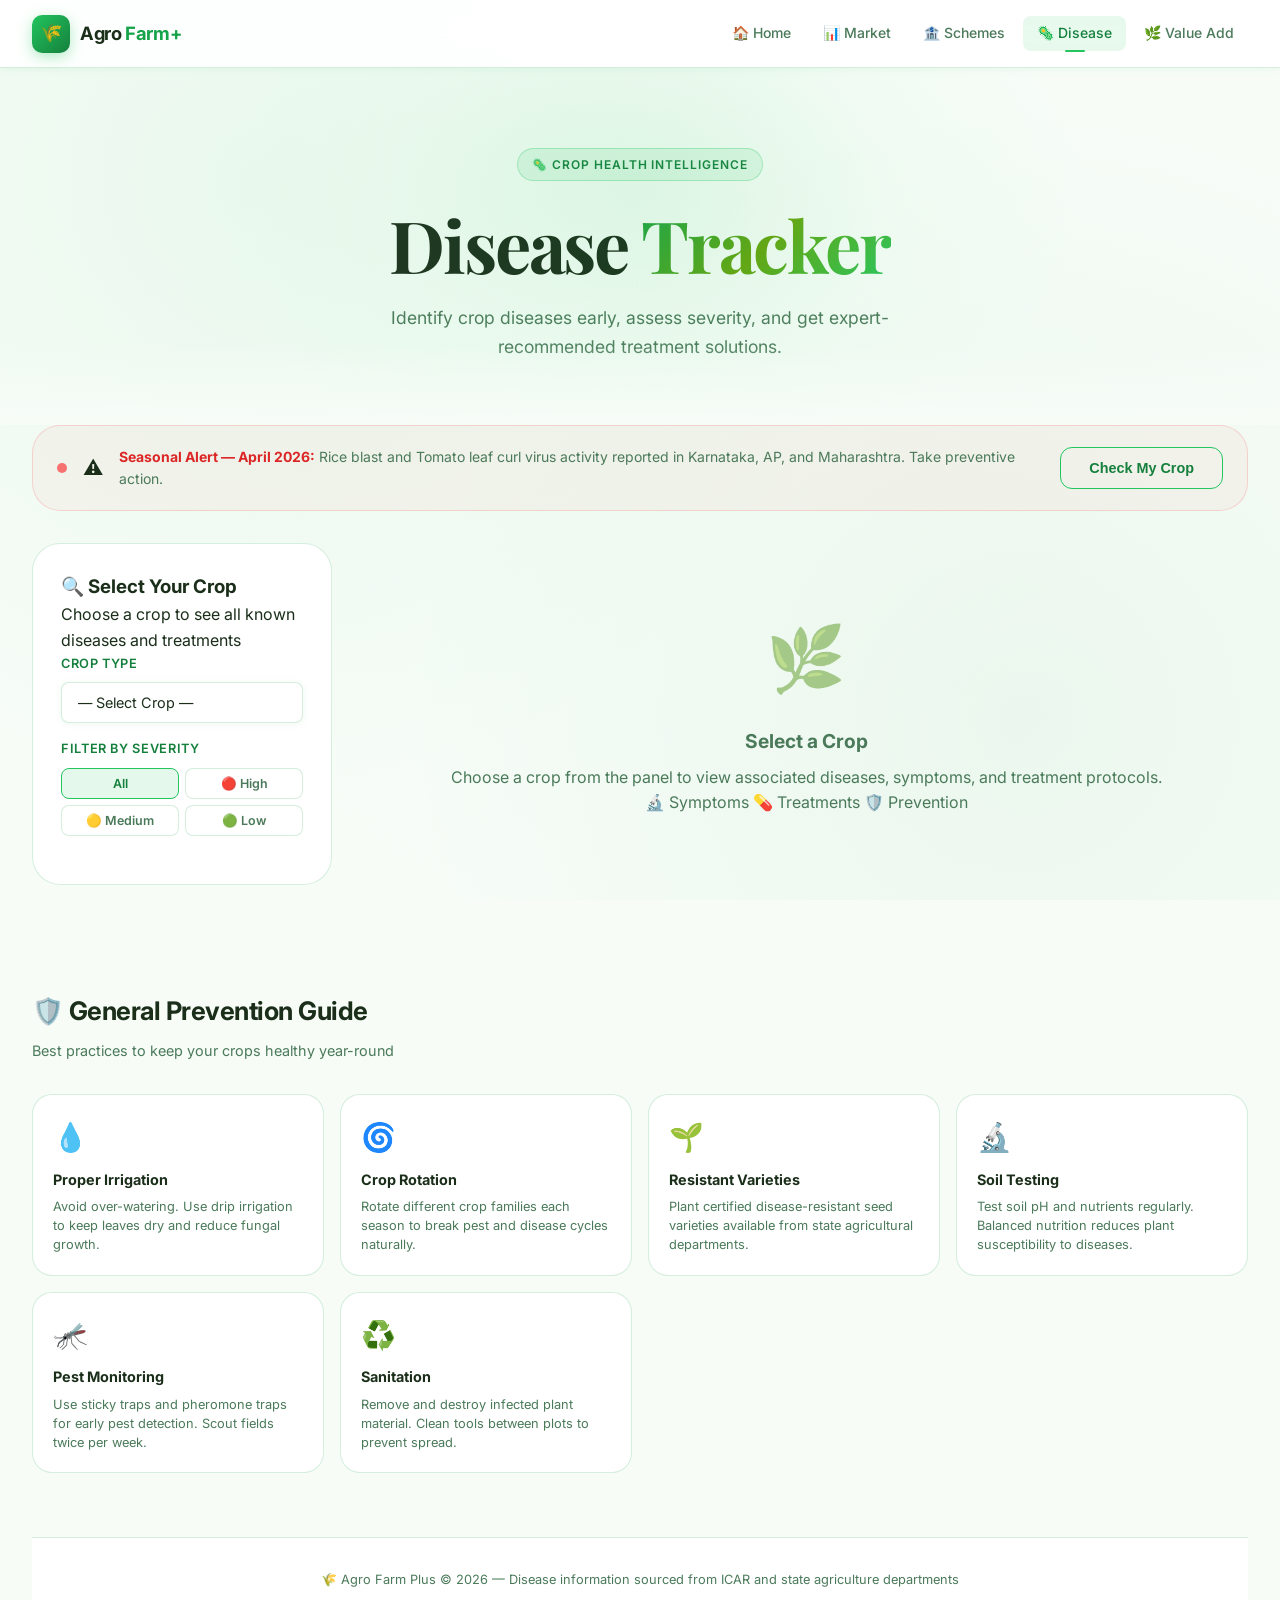
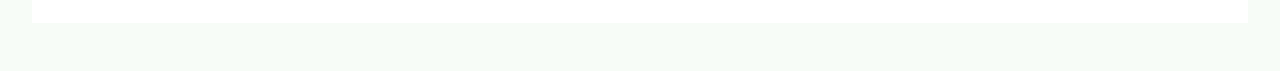
==== disease.html @ c91f3d30 "Add files via upload" ====
<!DOCTYPE html>
<html lang="en">
<head>
  <meta charset="UTF-8"/>
  <meta name="viewport" content="width=device-width, initial-scale=1.0"/>
  <meta name="description" content="Agro Farm Plus Disease Tracker — Identify crop diseases, severity levels, and get organic or chemical treatment solutions."/>
  <title>Disease Tracker — Agro Farm Plus</title>
  <link rel="stylesheet" href="styles.css"/>
  <link rel="stylesheet" href="disease.css"/>
</head>
<body>

<nav class="navbar" id="navbar">
  <a href="index.html" class="nav-brand">
    <div class="brand-icon">🌾</div>
    <span class="brand-name">Agro <span>Farm+</span></span>
  </a>
  <ul class="nav-links">
    <li><a href="index.html">🏠 Home</a></li>
    <li><a href="market.html">📊 Market</a></li>
    <li><a href="schemes.html">🏦 Schemes</a></li>
    <li><a href="disease.html" class="active">🦠 Disease</a></li>
    <li><a href="value.html">🌿 Value Add</a></li>
  </ul>
</nav>

<div class="page-wrapper">
  <section class="hero" style="padding-bottom:2rem">
    <div class="hero-badge">🦠 Crop Health Intelligence</div>
    <h1>Disease <span class="gradient-text">Tracker</span></h1>
    <p>Identify crop diseases early, assess severity, and get expert-recommended treatment solutions.</p>
  </section>

  <div class="container">

    <!-- Alert Banner -->
    <div class="disease-alert-banner">
      <span class="alert-pulse"></span>
      <span class="alert-icon">⚠️</span>
      <div class="alert-content">
        <strong>Seasonal Alert — April 2026:</strong> Rice blast and Tomato leaf curl virus activity reported in Karnataka, AP, and Maharashtra. Take preventive action.
      </div>
      <button class="btn btn-outline btn-sm" onclick="scrollToSearch()">Check My Crop</button>
    </div>

    <!-- Disease Selection Layout -->
    <div class="disease-layout">

      <!-- Select Panel -->
      <aside class="disease-select-panel">
        <div class="panel-header">
          <h3>🔍 Select Your Crop</h3>
          <p>Choose a crop to see all known diseases and treatments</p>
        </div>

        <div class="form-group" style="margin-bottom:1rem">
          <label>Crop Type</label>
          <select id="cropSelect" onchange="loadDiseases()">
            <option value="">— Select Crop —</option>
            <option value="rice">🌾 Rice</option>
            <option value="wheat">🌾 Wheat</option>
            <option value="tomato">🍅 Tomato</option>
            <option value="cotton">💮 Cotton</option>
            <option value="sugarcane">🎋 Sugarcane</option>
            <option value="potato">🥔 Potato</option>
            <option value="mango">🥭 Mango</option>
            <option value="turmeric">🟡 Turmeric</option>
            <option value="onion">🧅 Onion</option>
            <option value="chilli">🌶️ Chilli</option>
          </select>
        </div>

        <div class="form-group">
          <label>Filter by Severity</label>
          <div class="severity-filters" id="severityFilters">
            <button class="sev-btn active" onclick="setSeverity('all', this)">All</button>
            <button class="sev-btn high-sev" onclick="setSeverity('high', this)">🔴 High</button>
            <button class="sev-btn med-sev" onclick="setSeverity('medium', this)">🟡 Medium</button>
            <button class="sev-btn low-sev" onclick="setSeverity('low', this)">🟢 Low</button>
          </div>
        </div>

        <!-- Seasonal Alert Box -->
        <div class="seasonal-tips" id="seasonalTips" style="display:none">
          <h4>🌡️ Seasonal Risk Factors</h4>
          <div id="seasonalContent"></div>
        </div>

        <!-- Crop Health Score -->
        <div class="crop-health-score" id="cropHealthScore" style="display:none">
          <h4>📊 Crop Vulnerability Score</h4>
          <div class="health-meter">
            <div class="health-bar" id="healthBar"></div>
          </div>
          <p class="health-label" id="healthLabel"></p>
        </div>
      </aside>

      <!-- Disease Results -->
      <main class="disease-results" id="diseaseResults">
        <div class="empty-state" id="diseaseEmptyState">
          <div class="empty-icon floating">🌿</div>
          <h3>Select a Crop</h3>
          <p>Choose a crop from the panel to view associated diseases, symptoms, and treatment protocols.</p>
          <div class="feature-pills">
            <span class="fpill">🔬 Symptoms</span>
            <span class="fpill">💊 Treatments</span>
            <span class="fpill">🛡️ Prevention</span>
          </div>
        </div>

        <div id="diseaseContent" style="display:none">
          <div class="disease-header-row">
            <div>
              <h2 id="selectedCropTitle">—</h2>
              <p id="diseaseSubtitle" style="color:var(--text-muted);font-size:0.875rem;margin-top:4px;"></p>
            </div>
            <div id="diseaseCountBadge" class="disease-count-badge"></div>
          </div>
          <div class="disease-cards-grid" id="diseaseCardsGrid"></div>
        </div>
      </main>
    </div>

    <!-- Prevention Tips -->
    <div class="prevention-section">
      <div class="section-header">
        <h2>🛡️ General Prevention Guide</h2>
        <p>Best practices to keep your crops healthy year-round</p>
      </div>
      <div class="prevention-grid">
        <div class="prev-card">
          <div class="prev-icon">💧</div>
          <h4>Proper Irrigation</h4>
          <p>Avoid over-watering. Use drip irrigation to keep leaves dry and reduce fungal growth.</p>
        </div>
        <div class="prev-card">
          <div class="prev-icon">🌀</div>
          <h4>Crop Rotation</h4>
          <p>Rotate different crop families each season to break pest and disease cycles naturally.</p>
        </div>
        <div class="prev-card">
          <div class="prev-icon">🌱</div>
          <h4>Resistant Varieties</h4>
          <p>Plant certified disease-resistant seed varieties available from state agricultural departments.</p>
        </div>
        <div class="prev-card">
          <div class="prev-icon">🔬</div>
          <h4>Soil Testing</h4>
          <p>Test soil pH and nutrients regularly. Balanced nutrition reduces plant susceptibility to diseases.</p>
        </div>
        <div class="prev-card">
          <div class="prev-icon">🦟</div>
          <h4>Pest Monitoring</h4>
          <p>Use sticky traps and pheromone traps for early pest detection. Scout fields twice per week.</p>
        </div>
        <div class="prev-card">
          <div class="prev-icon">♻️</div>
          <h4>Sanitation</h4>
          <p>Remove and destroy infected plant material. Clean tools between plots to prevent spread.</p>
    </div>

  </div>

  <footer class="footer">
    <p>🌾 Agro Farm Plus &copy; 2026 — Disease information sourced from ICAR and state agriculture departments</p>
  </footer>
</div>

<script src="disease.js"></script>
</body>
</html>
---- styles.css ----
/* ============================================
   AGRO FARM PLUS — Global Design System (Light Theme)
   ============================================ */

@import url('https://fonts.googleapis.com/css2?family=Inter:ital,wght@0,300;0,400;0,500;0,600;0,700;0,800;0,900;1,400&family=Playfair+Display:wght@700;800&display=swap');

/* ─── CSS Variables ─── */
:root {
  --green-50:  #f0fdf4;
  --green-100: #dcfce7;
  --green-200: #bbf7d0;
  --green-300: #86efac;
  --green-400: #4ade80;
  --green-500: #22c55e;
  --green-600: #16a34a;
  --green-700: #15803d;
  --green-800: #166534;
  --green-900: #14532d;

  --earth-50:  #fefce8;
  --earth-100: #fef9c3;
  --earth-200: #fef08a;
  --earth-400: #ca8a04;
  --earth-500: #eab308;
  --earth-600: #ca8a04;

  --amber-500: #f59e0b;
  --amber-600: #d97706;

  --brown-400: #a16207;
  --brown-500: #92400e;

  /* Light Theme Backgrounds */
  --bg-base:    #f0f9f0;
  --bg-page:    #f7fcf7;
  --bg-card:    #ffffff;
  --bg-card2:   #f4faf4;
  --bg-surface: #edf7ed;

  /* Borders */
  --border:       rgba(22, 163, 74, 0.18);
  --border-hover: rgba(22, 163, 74, 0.45);
  --border-light: rgba(22, 163, 74, 0.1);

  /* Text */
  --text-primary:   #1a2e1a;
  --text-secondary: #15803d;
  --text-muted:     #4b7a5a;
  --text-dim:       #7aaa88;

  /* Shadows */
  --shadow-glow:  0 0 30px rgba(34, 197, 94, 0.12);
  --shadow-card:  0 2px 16px rgba(22, 163, 74, 0.08);
  --shadow-hover: 0 8px 32px rgba(22, 163, 74, 0.18);
  --shadow-sm:    0 1px 8px rgba(22, 163, 74, 0.07);

  --radius-sm:  8px;
  --radius-md:  12px;
  --radius-lg:  20px;
  --radius-xl:  28px;

  --font-main: 'Inter', sans-serif;
  --font-display: 'Playfair Display', serif;

  --transition: all 0.3s cubic-bezier(0.4, 0, 0.2, 1);
  --transition-fast: all 0.15s cubic-bezier(0.4, 0, 0.2, 1);
}

/* ─── Reset & Base ─── */
*, *::before, *::after { box-sizing: border-box; margin: 0; padding: 0; }

html { scroll-behavior: smooth; }

body {
  font-family: var(--font-main);
  background: var(--bg-page);
  color: var(--text-primary);
  line-height: 1.6;
  min-height: 100vh;
  overflow-x: hidden;
  /* Soft patterned background */
  background-image:
    radial-gradient(circle at 20% 20%, rgba(34,197,94,0.06) 0%, transparent 50%),
    radial-gradient(circle at 80% 80%, rgba(22,163,74,0.05) 0%, transparent 50%),
    radial-gradient(circle at 50% 50%, rgba(187,247,208,0.04) 0%, transparent 70%);
  background-attachment: fixed;
}

/* ─── Scrollbar ─── */
::-webkit-scrollbar { width: 6px; }
::-webkit-scrollbar-track { background: var(--bg-surface); }
::-webkit-scrollbar-thumb { background: var(--green-400); border-radius: 3px; }

/* ─── Navigation ─── */
.navbar {
  position: fixed;
  top: 0; left: 0; right: 0;
  z-index: 1000;
  background: rgba(255, 255, 255, 0.88);
  backdrop-filter: blur(20px);
  -webkit-backdrop-filter: blur(20px);
  border-bottom: 1px solid var(--border);
  padding: 0 2rem;
  height: 68px;
  display: flex;
  align-items: center;
  justify-content: space-between;
  transition: var(--transition);
  box-shadow: var(--shadow-sm);
}

.navbar.scrolled {
  background: rgba(255, 255, 255, 0.97);
  box-shadow: 0 4px 20px rgba(22,163,74,0.12);
}

.nav-brand {
  display: flex;
  align-items: center;
  gap: 10px;
  text-decoration: none;
}

.nav-brand .brand-icon {
  width: 38px; height: 38px;
  background: linear-gradient(135deg, var(--green-500), var(--green-700));
  border-radius: 10px;
  display: flex; align-items: center; justify-content: center;
  font-size: 18px;
  box-shadow: 0 4px 14px rgba(34,197,94,0.35);
}

.nav-brand .brand-name {
  font-size: 1.15rem;
  font-weight: 700;
  color: var(--text-primary);
  letter-spacing: -0.02em;
}

.nav-brand .brand-name span { color: var(--green-600); }

.nav-links {
  display: flex;
  align-items: center;
  gap: 0.25rem;
  list-style: none;
}

.nav-links a {
  display: flex;
  align-items: center;
  gap: 6px;
  text-decoration: none;
  color: var(--text-muted);
  font-size: 0.875rem;
  font-weight: 500;
  padding: 6px 14px;
  border-radius: var(--radius-sm);
  transition: var(--transition-fast);
  position: relative;
}

.nav-links a:hover,
.nav-links a.active {
  color: var(--green-700);
  background: rgba(34,197,94,0.1);
}

.nav-links a.active::after {
  content: '';
  position: absolute;
  bottom: -1px; left: 50%; transform: translateX(-50%);
  width: 20px; height: 2px;
  background: var(--green-500);
  border-radius: 2px;
}

/* ─── Page Wrapper ─── */
.page-wrapper {
  padding-top: 68px;
  min-height: 100vh;
}

/* ─── Hero Section ─── */
.hero {
  position: relative;
  padding: 5rem 2rem 4rem;
  text-align: center;
  overflow: hidden;
}

.hero::before {
  content: '';
  position: absolute;
  top: -50%; left: 50%; transform: translateX(-50%);
  width: 900px; height: 600px;
  background: radial-gradient(ellipse at center, rgba(34,197,94,0.1) 0%, rgba(134,239,172,0.05) 40%, transparent 70%);
  pointer-events: none;
}

.hero::after {
  content: '';
  position: absolute;
  bottom: 0; left: 0; right: 0;
  height: 80px;
  background: linear-gradient(to bottom, transparent, var(--bg-page));
  pointer-events: none;
}

.hero-badge {
  display: inline-flex;
  align-items: center;
  gap: 6px;
  background: rgba(34,197,94,0.1);
  border: 1px solid rgba(34,197,94,0.3);
  color: var(--green-700);
  font-size: 0.75rem;
  font-weight: 600;
  letter-spacing: 0.08em;
  text-transform: uppercase;
  padding: 6px 14px;
  border-radius: 50px;
  margin-bottom: 1.5rem;
  animation: fadeInDown 0.6s ease;
}

.hero h1 {
  font-family: var(--font-display);
  font-size: clamp(2.5rem, 6vw, 4.5rem);
  line-height: 1.1;
  letter-spacing: -0.03em;
  margin-bottom: 1.25rem;
  animation: fadeInUp 0.7s ease;
  color: var(--text-primary);
}

.hero h1 .gradient-text {
  background: linear-gradient(135deg, var(--green-600) 0%, #65a30d 50%, var(--green-500) 100%);
  -webkit-background-clip: text;
  -webkit-text-fill-color: transparent;
  background-clip: text;
}

.hero p {
  font-size: 1.1rem;
  color: var(--text-muted);
  max-width: 600px;
  margin: 0 auto 2rem;
  animation: fadeInUp 0.8s ease;
}

/* ─── Section Headers ─── */
.section-header {
  margin-bottom: 2rem;
}

.section-header h2 {
  font-size: 1.6rem;
  font-weight: 700;
  letter-spacing: -0.02em;
  color: var(--text-primary);
  display: flex;
  align-items: center;
  gap: 10px;
}

.section-header p {
  color: var(--text-muted);
  font-size: 0.9rem;
  margin-top: 0.4rem;
}

/* ─── Cards ─── */
.card {
  background: var(--bg-card);
  border: 1px solid var(--border);
  border-radius: var(--radius-lg);
  padding: 1.5rem;
  transition: var(--transition);
  box-shadow: var(--shadow-card);
}

.card:hover {
  border-color: var(--border-hover);
  box-shadow: var(--shadow-hover);
  transform: translateY(-2px);
}

/* ─── Buttons ─── */
.btn {
  display: inline-flex;
  align-items: center;
  justify-content: center;
  gap: 8px;
  padding: 0.75rem 1.75rem;
  border-radius: var(--radius-md);
  font-size: 0.9rem;
  font-weight: 600;
  cursor: pointer;
  border: none;
  transition: var(--transition);
  text-decoration: none;
  white-space: nowrap;
}

.btn-primary {
  background: linear-gradient(135deg, var(--green-500), var(--green-700));
  color: #fff;
  box-shadow: 0 4px 16px rgba(34,197,94,0.35);
}

.btn-primary:hover {
  transform: translateY(-2px);
  box-shadow: 0 8px 24px rgba(34,197,94,0.45);
}

.btn-outline {
  background: #fff;
  border: 1.5px solid var(--border-hover);
  color: var(--green-700);
}

.btn-outline:hover {
  background: var(--green-50);
  border-color: var(--green-500);
}

/* ─── Form Elements ─── */
.form-group { margin-bottom: 1.25rem; }

label {
  display: block;
  font-size: 0.8rem;
  font-weight: 600;
  color: var(--text-secondary);
  letter-spacing: 0.05em;
  text-transform: uppercase;
  margin-bottom: 0.5rem;
}

input[type="number"],
input[type="text"],
select {
  width: 100%;
  background: #fff;
  border: 1.5px solid var(--border);
  border-radius: var(--radius-sm);
  color: var(--text-primary);
  font-family: var(--font-main);
  font-size: 0.9rem;
  padding: 0.7rem 1rem;
  transition: var(--transition-fast);
  outline: none;
  appearance: none;
  box-shadow: var(--shadow-sm);
}

input[type="number"]:focus,
input[type="text"]:focus,
select:focus {
  border-color: var(--green-500);
  background: var(--green-50);
  box-shadow: 0 0 0 3px rgba(34,197,94,0.15);
}

select option { background: #fff; color: var(--text-primary); }

/* ─── Profit Bar ─── */
.profit-bar-wrap {
  background: var(--green-100);
  border-radius: 50px;
  height: 8px;
  overflow: hidden;
  margin-top: 8px;
}

.profit-bar {
  height: 100%;
  border-radius: 50px;
  background: linear-gradient(90deg, var(--green-500), #84cc16);
  width: 0%;
  transition: width 1s cubic-bezier(0.4,0,0.2,1);
}

/* ─── Score Badge ─── */
.score-badge {
  display: inline-flex;
  align-items: center;
  justify-content: center;
  background: linear-gradient(135deg, var(--green-100), var(--green-200));
  border: 1px solid var(--green-300);
  color: var(--green-800);
  font-size: 0.72rem;
  font-weight: 700;
  padding: 3px 10px;
  border-radius: 50px;
}

/* ─── Trend Badges ─── */
.trend-up {
  color: var(--green-700);
  font-size: 0.78rem;
  font-weight: 600;
  background: rgba(34,197,94,0.12);
  padding: 3px 10px;
  border-radius: 50px;
  display: inline-flex;
  align-items: center;
  gap: 4px;
}

.trend-down {
  color: #dc2626;
  font-size: 0.78rem;
  font-weight: 600;
  background: rgba(220,38,38,0.1);
  padding: 3px 10px;
  border-radius: 50px;
  display: inline-flex;
  align-items: center;
  gap: 4px;
}

/* ─── Tag Pills ─── */
.tag {
  display: inline-block;
  padding: 3px 10px;
  border-radius: 50px;
  font-size: 0.72rem;
  font-weight: 600;
}

.tag-green  { background: rgba(34,197,94,0.12);  color: var(--green-700);  border: 1px solid rgba(34,197,94,0.25); }
.tag-yellow { background: rgba(202,138,4,0.1);   color: var(--earth-400);  border: 1px solid rgba(202,138,4,0.2); }
.tag-red    { background: rgba(220,38,38,0.1);   color: #dc2626;           border: 1px solid rgba(220,38,38,0.2); }
.tag-blue   { background: rgba(59,130,246,0.12); color: #2563eb;           border: 1px solid rgba(59,130,246,0.2); }

/* ─── Severity ─── */
.severity-low    { color: var(--green-700); }
.severity-medium { color: var(--earth-400); }
.severity-high   { color: #dc2626; }

/* ─── Grid Layouts ─── */
.grid-2 { display: grid; grid-template-columns: repeat(2, 1fr); gap: 1.5rem; }
.grid-3 { display: grid; grid-template-columns: repeat(3, 1fr); gap: 1.5rem; }
.grid-4 { display: grid; grid-template-columns: repeat(4, 1fr); gap: 1.25rem; }

@media (max-width: 1024px) {
  .grid-4 { grid-template-columns: repeat(2, 1fr); }
  .grid-3 { grid-template-columns: repeat(2, 1fr); }
}

@media (max-width: 768px) {
  .grid-2, .grid-3, .grid-4 { grid-template-columns: 1fr; }
  .navbar { padding: 0 1rem; }
}

/* ─── Container ─── */
.container {
  max-width: 1280px;
  margin: 0 auto;
  padding: 0 2rem;
}

/* ─── Section Spacing ─── */
.section { padding: 3rem 0; }
.section-sm { padding: 1.5rem 0; }

/* ─── Stat Card ─── */
.stat-card {
  background: var(--bg-card);
  border: 1px solid var(--border);
  border-radius: var(--radius-lg);
  padding: 1.5rem;
  text-align: center;
  transition: var(--transition);
  box-shadow: var(--shadow-card);
}

.stat-card:hover {
  border-color: var(--border-hover);
  box-shadow: var(--shadow-hover);
  transform: translateY(-3px);
}

.stat-card .stat-icon {
  font-size: 2rem;
  margin-bottom: 0.75rem;
}

.stat-card .stat-value {
  font-size: 2rem;
  font-weight: 800;
  color: var(--green-600);
  letter-spacing: -0.03em;
  line-height: 1;
  margin-bottom: 0.4rem;
}

.stat-card .stat-label {
  font-size: 0.82rem;
  color: var(--text-muted);
  font-weight: 500;
}

/* ─── Divider ─── */
.divider {
  border: none;
  border-top: 1px solid var(--border);
  margin: 2rem 0;
}

/* ─── Animations ─── */
@keyframes fadeInUp {
  from { opacity: 0; transform: translateY(24px); }
  to   { opacity: 1; transform: translateY(0); }
}

@keyframes fadeInDown {
  from { opacity: 0; transform: translateY(-16px); }
  to   { opacity: 1; transform: translateY(0); }
}

@keyframes fadeIn {
  from { opacity: 0; }
  to   { opacity: 1; }
}

@keyframes pulse {
  0%, 100% { opacity: 1; }
  50%       { opacity: 0.6; }
}

@keyframes shimmer {
  0%   { background-position: -200% 0; }
  100% { background-position: 200% 0; }
}

@keyframes growUp {
  from { transform: scaleY(0); }
  to   { transform: scaleY(1); }
}

@keyframes float {
  0%, 100% { transform: translateY(0px); }
  50%       { transform: translateY(-8px); }
}

@keyframes spin {
  from { transform: rotate(0deg); }
  to   { transform: rotate(360deg); }
}

.animate-in {
  animation: fadeInUp 0.5s ease forwards;
}

.animate-delay-1 { animation-delay: 0.1s; }
.animate-delay-2 { animation-delay: 0.2s; }
.animate-delay-3 { animation-delay: 0.3s; }
.animate-delay-4 { animation-delay: 0.4s; }
.animate-delay-5 { animation-delay: 0.5s; }

/* ─── Loading Skeleton ─── */
.skeleton {
  background: linear-gradient(90deg, var(--bg-card) 25%, var(--bg-surface) 50%, var(--bg-card) 75%);
  background-size: 200% 100%;
  animation: shimmer 1.5s infinite;
  border-radius: var(--radius-sm);
}

/* ─── Empty State ─── */
.empty-state {
  text-align: center;
  padding: 4rem 2rem;
  color: var(--text-muted);
}

.empty-state .empty-icon {
  font-size: 4rem;
  margin-bottom: 1rem;
  opacity: 0.5;
}

.empty-state h3 {
  font-size: 1.2rem;
  margin-bottom: 0.5rem;
  color: var(--text-muted);
}

/* ─── Toast Notification ─── */
.toast {
  position: fixed;
  bottom: 2rem;
  right: 2rem;
  background: #fff;
  border: 1.5px solid var(--green-400);
  color: var(--text-primary);
  padding: 1rem 1.5rem;
  border-radius: var(--radius-md);
  font-size: 0.875rem;
  z-index: 9999;
  box-shadow: 0 8px 30px rgba(34,197,94,0.2);
  animation: fadeInUp 0.4s ease;
  display: flex;
  align-items: center;
  gap: 10px;
}

/* ─── Footer ─── */
.footer {
  border-top: 1px solid var(--border);
  padding: 2rem;
  text-align: center;
  color: var(--text-muted);
  font-size: 0.8rem;
  margin-top: 4rem;
  background: var(--bg-card);
}

.footer a { color: var(--green-600); text-decoration: none; }

/* ─── Tags / Badges ─── */
.tag {
  display: inline-flex;
  align-items: center;
  font-size: 0.72rem;
  font-weight: 600;
  padding: 3px 10px;
  border-radius: 50px;
  white-space: nowrap;
}
.tag-green  { background: rgba(34,197,94,0.1);  color: var(--green-700);  border: 1px solid rgba(34,197,94,0.25); }
.tag-yellow { background: rgba(234,179,8,0.1);  color: var(--earth-600);  border: 1px solid rgba(234,179,8,0.25); }
.tag-red    { background: rgba(239,68,68,0.1);  color: #dc2626;  border: 1px solid rgba(239,68,68,0.25); }
.tag-blue   { background: rgba(59,130,246,0.1); color: #1d4ed8; border: 1px solid rgba(59,130,246,0.25); }
.tag-purple { background: rgba(124,58,237,0.1); color: #7c3aed; border: 1px solid rgba(124,58,237,0.25); }

/* ─── Outline button ─── */
.btn-outline {
  background: transparent;
  border: 1.5px solid var(--green-500);
  color: var(--green-700);
}
.btn-outline:hover {
  background: var(--green-50);
  border-color: var(--green-600);
  color: var(--green-800);
  box-shadow: none;
}
---- disease.css ----
/* ── Disease Tracker Styles ── */

.disease-alert-banner {
  display: flex;
  align-items: center;
  gap: 1rem;
  background: rgba(248,113,113,0.06);
  border: 1px solid rgba(248,113,113,0.25);
  border-radius: var(--radius-xl);
  padding: 1.25rem 1.5rem;
  margin-bottom: 2rem;
  flex-wrap: wrap;
}

.alert-pulse {
  width: 10px; height: 10px;
  background: #f87171;
  border-radius: 50%;
  flex-shrink: 0;
  box-shadow: 0 0 0 0 rgba(248,113,113,0.4);
  animation: alertPulse 1.5s infinite;
}

@keyframes alertPulse {
  0%   { box-shadow: 0 0 0 0 rgba(248,113,113,0.4); }
  70%  { box-shadow: 0 0 0 8px rgba(248,113,113,0); }
  100% { box-shadow: 0 0 0 0 rgba(248,113,113,0); }
}

.alert-icon { font-size: 1.25rem; }

.alert-content {
  flex: 1;
  font-size: 0.875rem;
  color: var(--text-muted);
  min-width: 200px;
}

.alert-content strong { color: #dc2626; }

/* Disease Layout */
.disease-layout {
  display: grid;
  grid-template-columns: 300px 1fr;
  gap: 2rem;
  align-items: start;
  margin-bottom: 3rem;
}

@media (max-width: 900px) {
  .disease-layout { grid-template-columns: 1fr; }
}

.disease-select-panel {
  background: var(--bg-card);
  border: 1px solid var(--border);
  border-radius: var(--radius-xl);
  padding: 1.75rem;
  position: sticky;
  top: 80px;
}

/* Severity filters */
.severity-filters {
  display: grid;
  grid-template-columns: repeat(2, 1fr);
  gap: 6px;
}

.sev-btn {
  background: #fff;
  border: 1px solid var(--border);
  border-radius: var(--radius-sm);
  color: var(--text-muted);
  font-size: 0.78rem;
  font-weight: 600;
  font-family: var(--font-main);
  padding: 7px 10px;
  cursor: pointer;
  transition: var(--transition-fast);
  text-align: center;
}

.sev-btn.active      { background: rgba(34,197,94,0.12);   color: var(--green-700);  border-color: var(--green-500); }
.sev-btn.high-sev.active  { background: rgba(220,38,38,0.1);   color: #dc2626;       border-color: #ef4444; }
.sev-btn.med-sev.active   { background: rgba(202,138,4,0.1);   color: var(--earth-600); border-color: var(--earth-500); }
.sev-btn.low-sev.active   { background: rgba(34,197,94,0.12);   color: var(--green-700); border-color: var(--green-500); }

/* Seasonal tips */
.seasonal-tips {
  margin-top: 1.25rem;
  background: rgba(234,179,8,0.06);
  border: 1px solid rgba(234,179,8,0.2);
  border-radius: var(--radius-md);
  padding: 1rem;
}

.seasonal-tips h4 {
  font-size: 0.85rem;
  font-weight: 700;
  margin-bottom: 0.75rem;
  color: var(--earth-400);
}

.seasonal-tip-item {
  display: flex;
  gap: 8px;
  margin-bottom: 6px;
  font-size: 0.78rem;
  color: var(--text-muted);
  align-items: flex-start;
}

.seasonal-tip-item span:first-child { flex-shrink: 0; }

/* Health Meter */
.crop-health-score {
  margin-top: 1.25rem;
  padding: 1rem;
  background: var(--green-50);
  border: 1px solid var(--border);
  border-radius: var(--radius-md);
}

.crop-health-score h4 {
  font-size: 0.8rem;
  font-weight: 700;
  margin-bottom: 0.75rem;
  color: var(--text-secondary);
}

.health-meter {
  background: var(--green-100);
  border-radius: 50px;
  height: 10px;
  overflow: hidden;
  margin-bottom: 6px;
}

.health-bar {
  height: 100%;
  border-radius: 50px;
  transition: width 1s cubic-bezier(0.4,0,0.2,1);
}

.health-label {
  font-size: 0.72rem;
  color: var(--text-muted);
}

/* Disease Results */
.disease-results {
  min-height: 400px;
}

.disease-header-row {
  display: flex;
  align-items: flex-start;
  justify-content: space-between;
  margin-bottom: 1.5rem;
  flex-wrap: wrap;
  gap: 1rem;
}

.disease-count-badge {
  background: rgba(34,197,94,0.1);
  border: 1px solid rgba(34,197,94,0.2);
  color: var(--green-700);
  font-size: 0.78rem;
  font-weight: 700;
  padding: 4px 12px;
  border-radius: 50px;
}

.disease-cards-grid {
  display: grid;
  gap: 1.25rem;
}

.disease-card {
  background: var(--bg-card);
  border: 1px solid var(--border);
  border-radius: var(--radius-xl);
  padding: 1.5rem;
  transition: var(--transition);
  animation: fadeInUp 0.4s ease both;
}

.disease-card:hover {
  border-color: var(--border-hover);
  box-shadow: var(--shadow-hover);
}

.disease-card.high-severity   { border-left: 4px solid #ef4444; }
.disease-card.medium-severity { border-left: 4px solid var(--earth-500); }
.disease-card.low-severity    { border-left: 4px solid var(--green-600); }

.dc-header {
  display: flex;
  align-items: flex-start;
  justify-content: space-between;
  margin-bottom: 1rem;
  flex-wrap: wrap;
  gap: 0.75rem;
}

.dc-left { display: flex; gap: 1rem; align-items: flex-start; }
.dc-icon { font-size: 2.25rem; }

.dc-name { font-size: 1.05rem; font-weight: 700; margin-bottom: 4px; }
.dc-pathogen { font-size: 0.75rem; color: var(--text-muted); font-style: italic; }

.severity-badge {
  display: flex;
  align-items: center;
  gap: 6px;
  padding: 4px 12px;
  border-radius: 50px;
  font-size: 0.75rem;
  font-weight: 700;
  white-space: nowrap;
}

.severity-badge.high   { background: rgba(220,38,38,0.1);  color: #dc2626; border: 1px solid rgba(220,38,38,0.2); }
.severity-badge.medium { background: rgba(202,138,4,0.1);  color: var(--earth-600); border: 1px solid rgba(202,138,4,0.2); }
.severity-badge.low    { background: rgba(34,197,94,0.12);  color: var(--green-700); border: 1px solid rgba(34,197,94,0.2); }

.dc-section {
  margin-bottom: 1rem;
  padding: 0.75rem;
  background: var(--green-50);
  border: 1px solid var(--border);
  border-radius: var(--radius-md);
}

.dc-section-title {
  font-size: 0.7rem;
  font-weight: 700;
  text-transform: uppercase;
  letter-spacing: 0.06em;
  color: var(--text-dim);
  margin-bottom: 0.4rem;
}

.dc-section p {
  font-size: 0.82rem;
  color: var(--text-muted);
  line-height: 1.6;
}

.dc-treatments {
  display: grid;
  grid-template-columns: 1fr 1fr;
  gap: 0.75rem;
  margin-bottom: 0;
}

@media (max-width: 600px) { .dc-treatments { grid-template-columns: 1fr; } }

.treatment-block {
  background: var(--green-50);
  border: 1px solid var(--border);
  border-radius: var(--radius-md);
  padding: 0.75rem;
}

.treatment-label {
  font-size: 0.7rem;
  font-weight: 700;
  color: var(--text-dim);
  text-transform: uppercase;
  letter-spacing: 0.06em;
  margin-bottom: 0.4rem;
}

.treatment-block p {
  font-size: 0.8rem;
  color: var(--text-muted);
  line-height: 1.5;
}

.treatment-block.organic  { border-color: rgba(34,197,94,0.2); }
.treatment-block.chemical { border-color: rgba(96,165,250,0.2); }

/* Prevention Section */
.prevention-section { margin: 3rem 0; }

.prevention-grid {
  display: grid;
  grid-template-columns: repeat(auto-fill, minmax(240px, 1fr));
  gap: 1rem;
}

.prev-card {
  background: var(--bg-card);
  border: 1px solid var(--border);
  border-radius: var(--radius-lg);
  padding: 1.25rem;
  transition: var(--transition);
}

.prev-card:hover {
  border-color: var(--border-hover);
  box-shadow: var(--shadow-hover);
  transform: translateY(-2px);
}

.prev-icon { font-size: 1.75rem; margin-bottom: 0.5rem; }
.prev-card h4 { font-size: 0.9rem; font-weight: 700; margin-bottom: 0.4rem; }
.prev-card p  { font-size: 0.8rem; color: var(--text-muted); line-height: 1.5; }
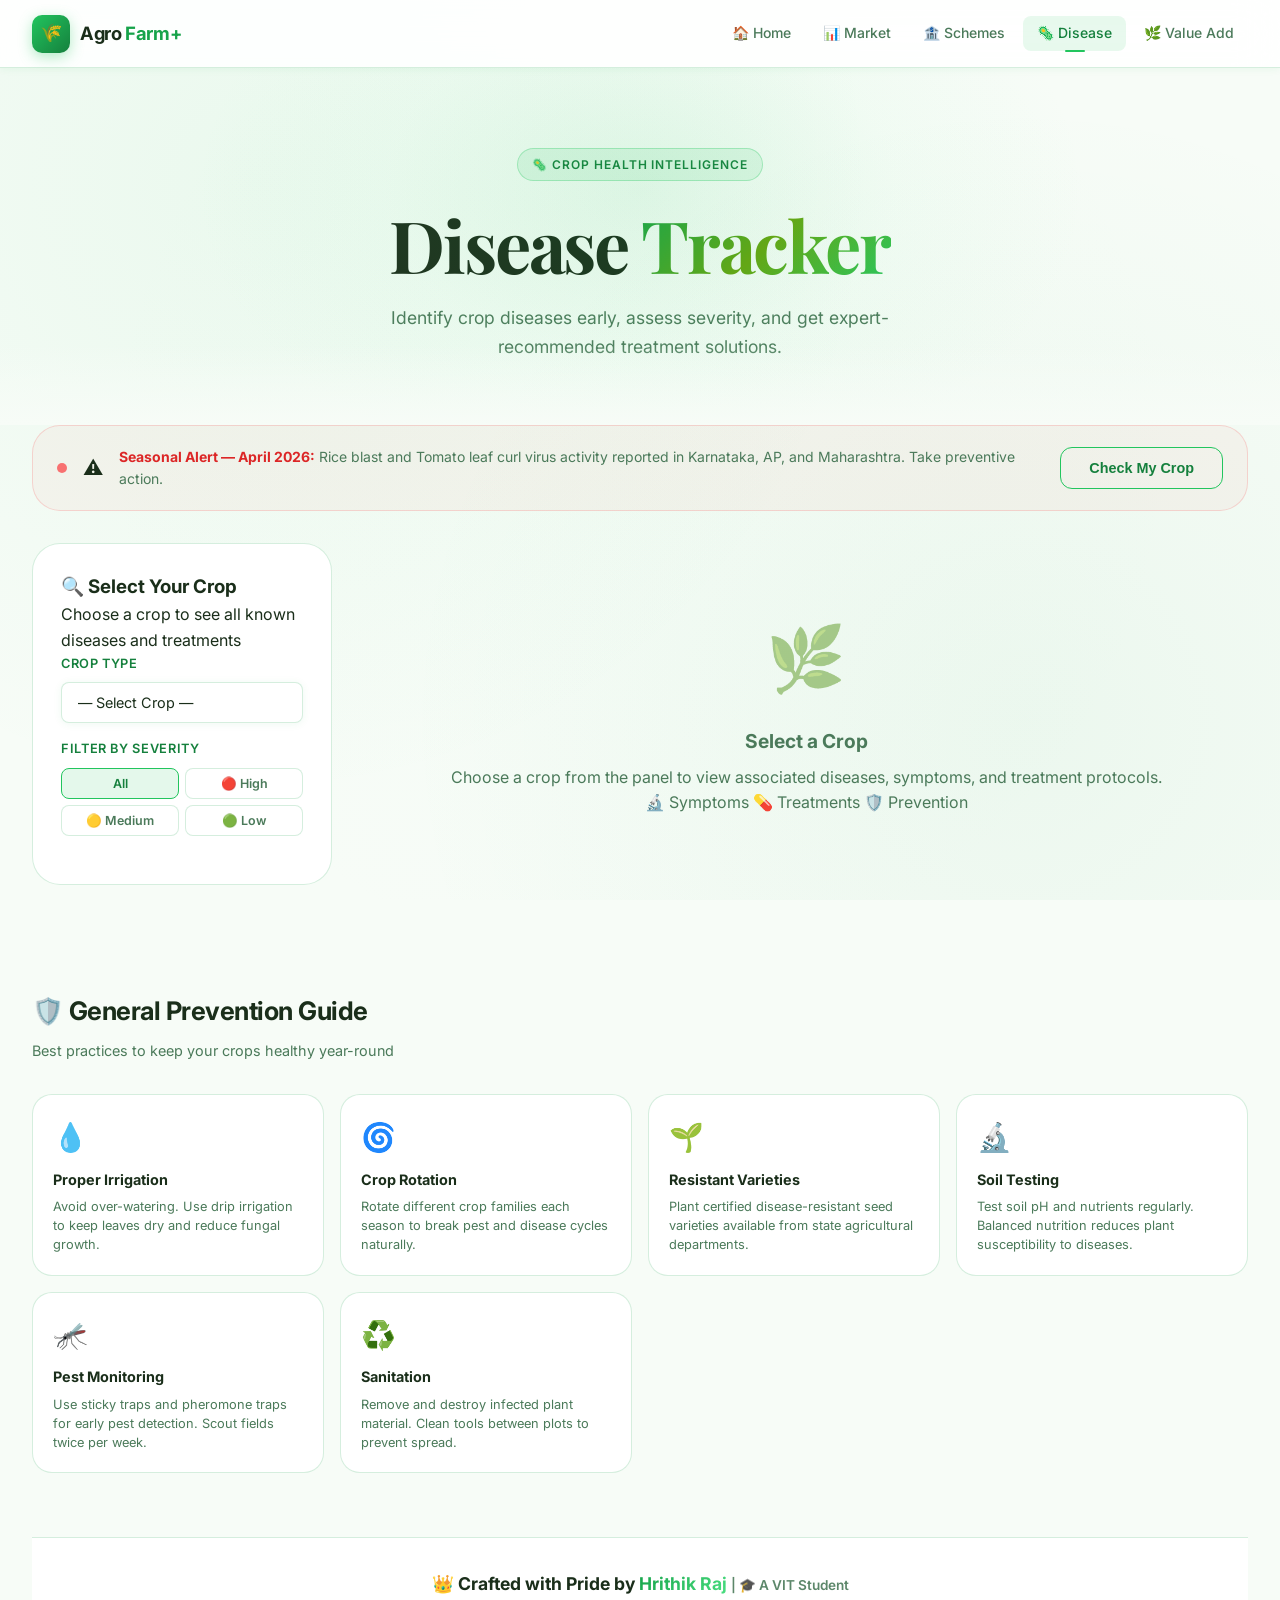
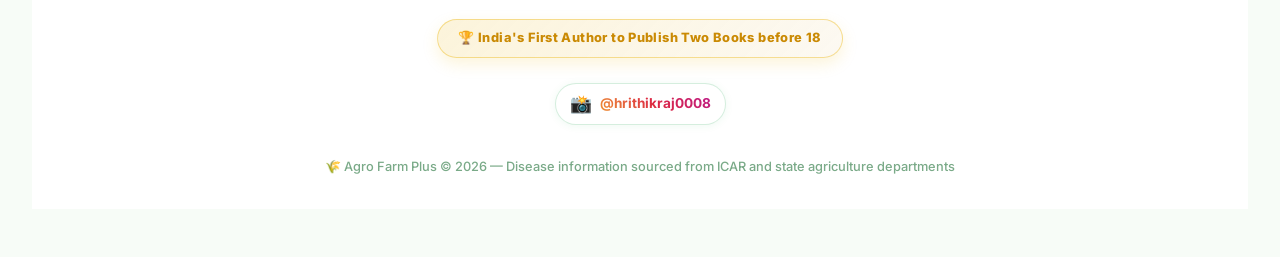
==== commit 397798d8: "Add files via upload" ====
--- a/disease.html
+++ b/disease.html
@@ -163,7 +163,28 @@
   </div>
 
   <footer class="footer">
-    <p>🌾 Agro Farm Plus &copy; 2026 — Disease information sourced from ICAR and state agriculture departments</p>
+    <div class="footer-creator" style="display:flex; flex-direction:column; align-items:center; text-align:center; gap:0.5rem;">
+      <p style="font-size:1.1rem; font-weight:700; color:var(--text-primary); margin:0;">
+        👑 Crafted with Pride by <span style="background:linear-gradient(135deg, var(--green-600), var(--green-400)); -webkit-background-clip:text; background-clip:text; -webkit-text-fill-color:transparent;">Hrithik Raj</span> 
+        <span style="font-size:0.85rem; font-weight:600; color:var(--text-muted); opacity:0.9;">| 🎓 A VIT Student</span>
+      </p>
+      
+      <div style="margin:0.8rem 0; display:inline-block; padding:0.5rem 1.25rem; background:linear-gradient(135deg, rgba(234,179,8,0.15), rgba(202,138,4,0.05)); border:1.5px solid rgba(234,179,8,0.4); border-radius:50px; box-shadow:0 6px 16px rgba(234,179,8,0.15); transition:transform 0.3s ease;">
+        <span style="font-size:0.8rem; font-weight:800; color:var(--earth-600); letter-spacing:0.03em;">
+          🏆 India's First Author to Publish Two Books before 18
+        </span>
+      </div>
+      
+      <div style="margin-top:0.25rem;">
+        <a href="https://instagram.com/hrithikraj0008" target="_blank" style="display:inline-flex; align-items:center; gap:8px; font-weight:700; text-decoration:none; padding:6px 14px; border-radius:50px; background:#fff; border:1px solid var(--border); box-shadow:var(--shadow-sm); transition:all 0.3s ease;">
+          <span style="font-size:1.1rem;">📸</span> <span style="background:linear-gradient(45deg, #f09433 0%, #e6683c 25%, #dc2743 50%, #cc2366 75%, #bc1888 100%); -webkit-background-clip:text; background-clip:text; -webkit-text-fill-color:transparent; font-size:0.85rem;">@hrithikraj0008</span>
+        </a>
+      </div>
+      
+      <p style="margin-top:1.5rem; font-size:0.8rem; color:var(--text-dim); font-weight:500;">
+        🌾 Agro Farm Plus &copy; 2026 — Disease information sourced from ICAR and state agriculture departments
+      </p>
+    </div>
   </footer>
 </div>
 
